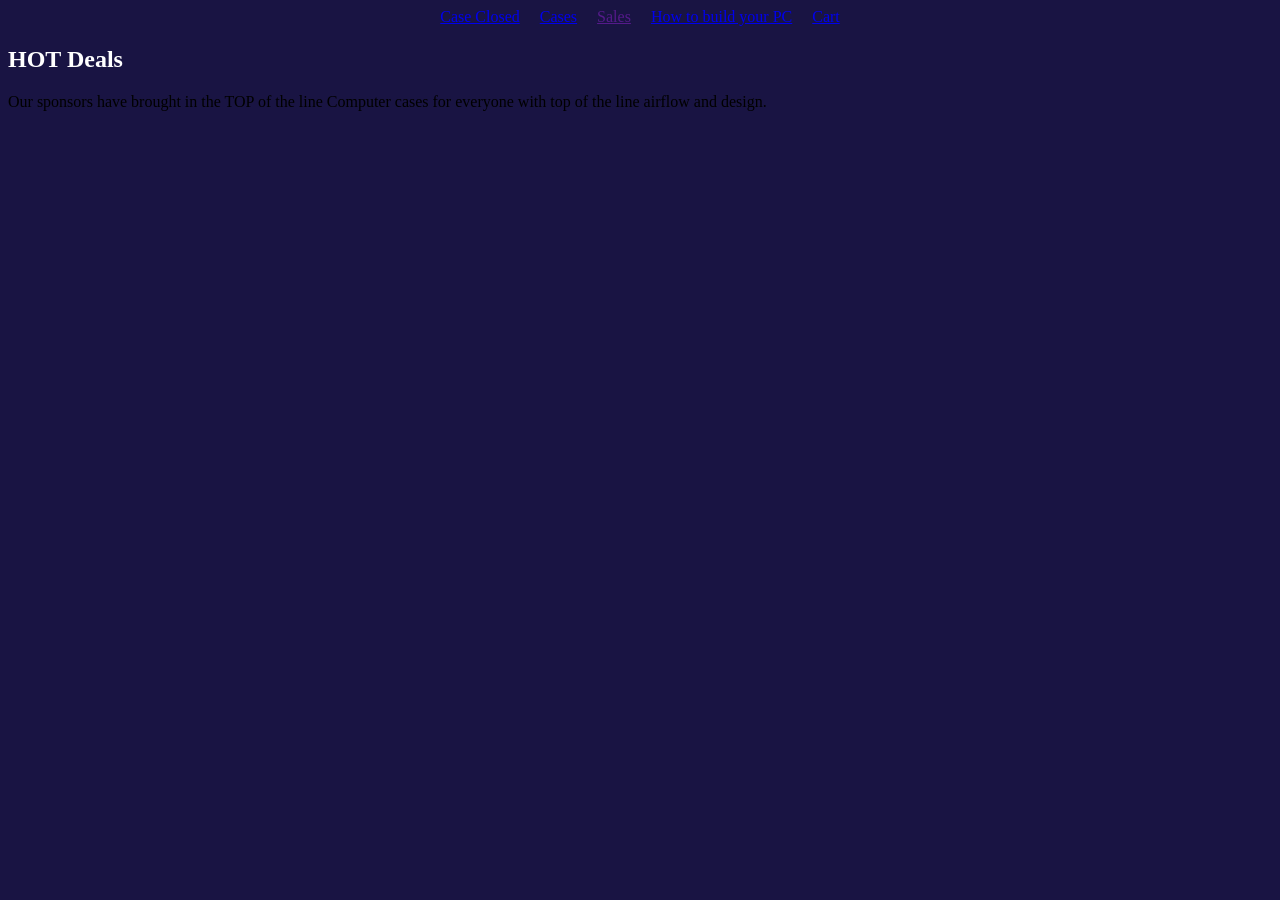
==== index.html @ c149ef55 "added CSS" ====
<!DOCTYPE html>
<html lang="en">
<head>

    <meta charset="UTF-8">

    <title>Case Closed Homepage</title>

    <link rel="stylesheet" href="styles.css">

</head>
<body>
    <nav>
        <div class="NAV">
        <a href="index.html" class="logo">Case Closed</a>
        <a href="page1.html">Cases</a>
        <a href="">Sales</a>
        <a href="page3.html">How to build your PC</a>
        <a href="page4.html">Cart</a>
        </div>
    </nav>
<main>

    <section id="hero">
        <P>
            <h1>HOT Deals</h1>

            Our sponsors have brought in the TOP of the line Computer cases for everyone with top of the line airflow and design. <!-- classstuffcal test commit -->
        </P>
    </section>
    

</main>
</body>
</html>
---- styles.css ----
@import url('https://fonts.googleapis.com/css2?family=Poppins:wght@400;700&display=swap');

body{
    background-color: #191443;
}

p {
    color: white;
}

ol {
    color: white;
}

h1 {
    color: white;
}

h2 {
    color: white;
}

h3 {
    color: white;
}

.NAV {
    display: flex;
    justify-content: center;
    gap: 20px;
}
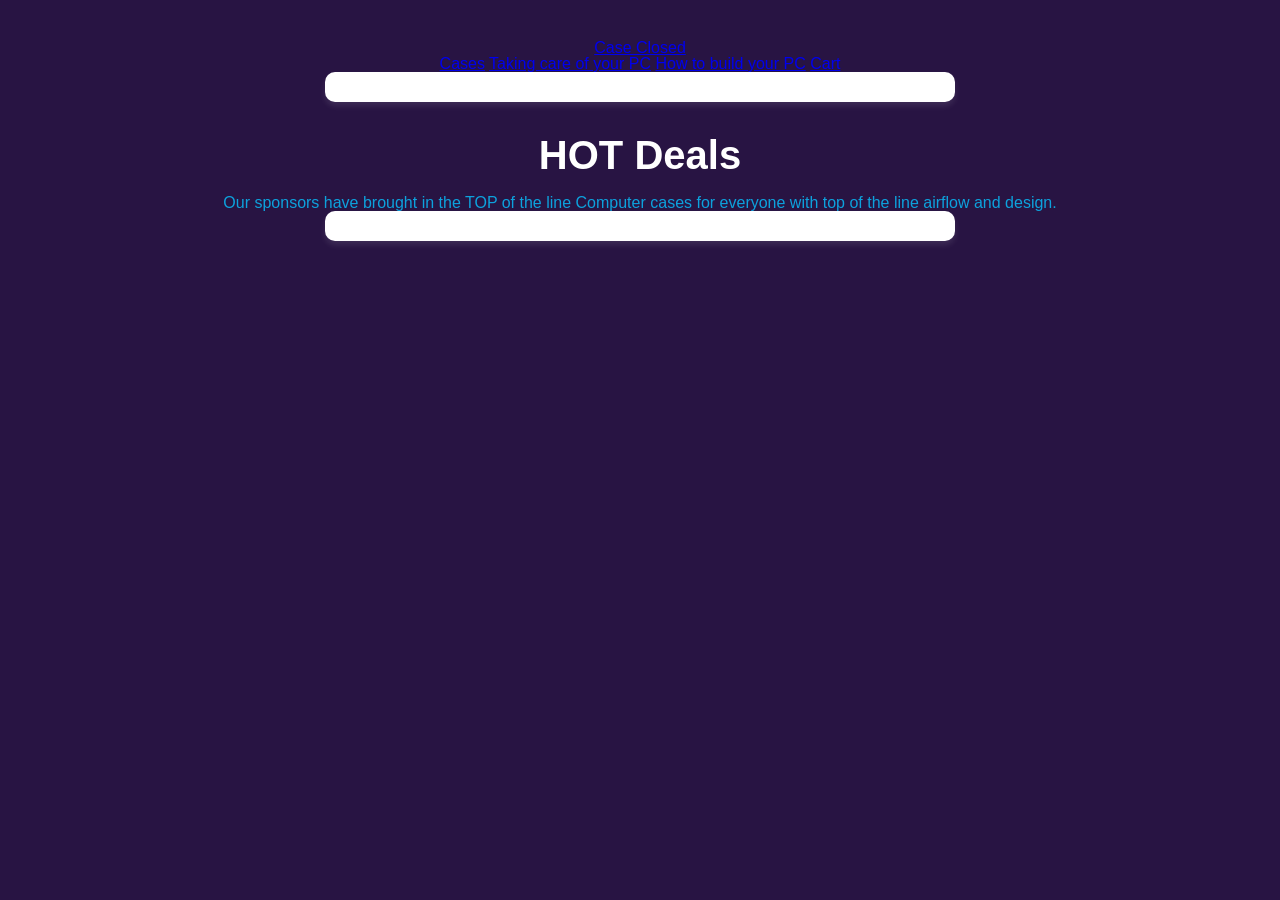
==== commit 573cb57b: "updated css" ====
--- a/index.html
+++ b/index.html
@@ -11,10 +11,11 @@
 </head>
 <body>
     <nav>
-        <div class="NAV">
         <a href="index.html" class="logo">Case Closed</a>
+
+        <div>
         <a href="page1.html">Cases</a>
-        <a href="">Sales</a>
+        <a href="pagesales">Taking care of your PC</a>
         <a href="page3.html">How to build your PC</a>
         <a href="page4.html">Cart</a>
         </div>
--- a/styles.css
+++ b/styles.css
@@ -1,31 +1,30 @@
-@import url('https://fonts.googleapis.com/css2?family=Poppins:wght@400;700&display=swap');
-
-body{
-    background-color: #191443;
+/* 191443
+That is the color of the background */
+body {
+  margin: 0;
+  font-family: Arial, sans-serif;
+  background-color: #281443;
+  color: #0da2dd;
+  line-height: 1;
+  text-align: center;
+  padding: 40px;
 }
 
-p {
-    color: white;
+/* Heading style */
+h1 {
+  color: #ffffff;
+  font-size: 2.5rem;
+  margin-bottom: 20px;
 }
 
-ol {
-    color: white;
+/* Paragraph style */
+p {
+  font-size: 1.2rem;
+  color: #0da2dd;
+  max-width: 600px;
+  margin: 0 auto;
+  background: #fff;
+  padding: 15px;
+  border-radius: 10px;
+  box-shadow: 0 4px 6px rgba(255, 253, 253, 0.1);
 }
-
-h1 {
-    color: white;
-}
-
-h2 {
-    color: white;
-}
-
-h3 {
-    color: white;
-}
-
-.NAV {
-    display: flex;
-    justify-content: center;
-    gap: 20px;
-}
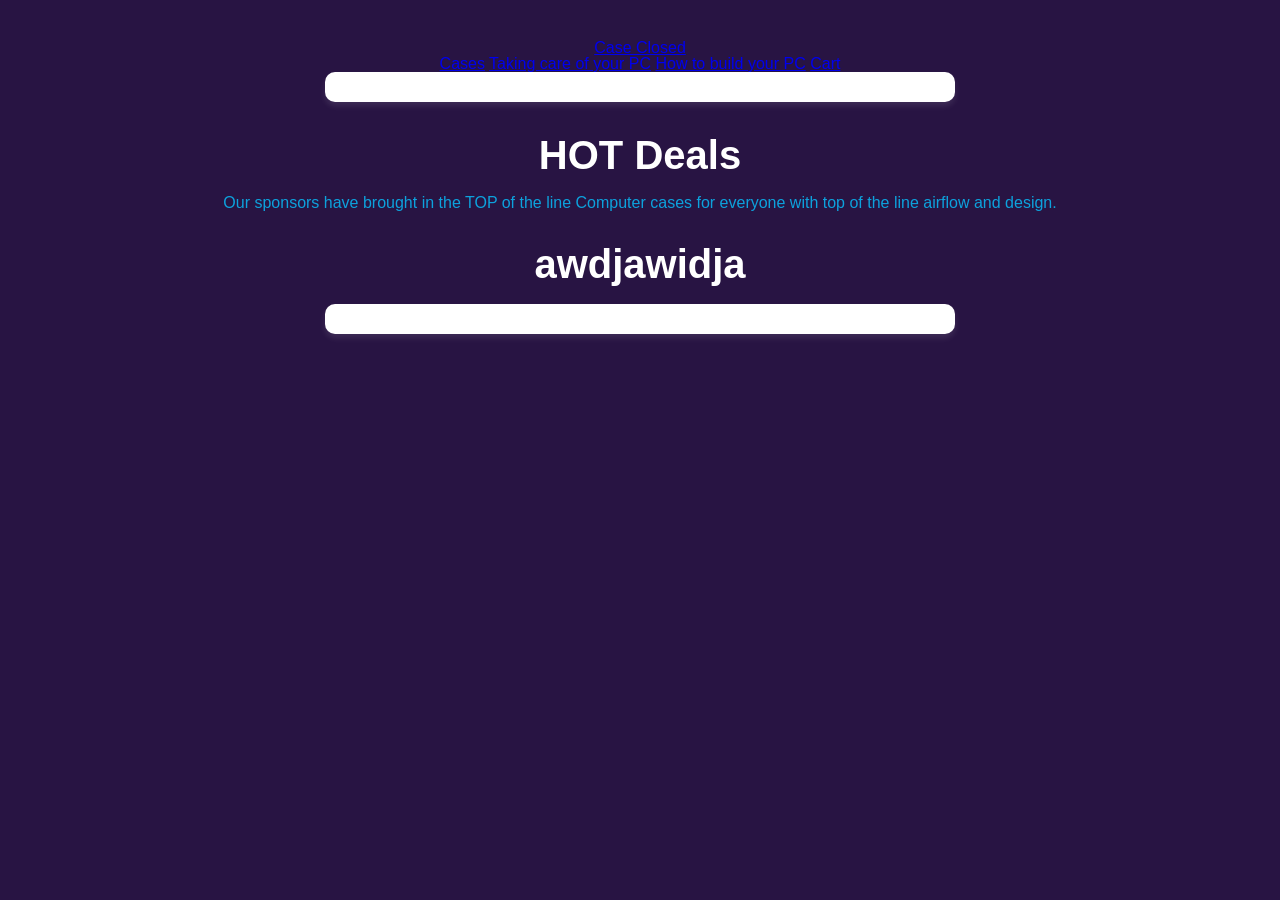
==== commit 1888c309: "The h1 in index is working now AND I DON'T KNOW WHY IT WAS BROKEN IN THE FIRST PLACE" ====
--- a/index.html
+++ b/index.html
@@ -26,7 +26,10 @@
         <P>
             <h1>HOT Deals</h1>
 
-            Our sponsors have brought in the TOP of the line Computer cases for everyone with top of the line airflow and design. <!-- classstuffcal test commit -->
+            Our sponsors have brought in the TOP of the line Computer cases for everyone with top of the line airflow and design. 
+
+            <h1> awdjawidja</h1><!-- WHY ARE YOU WORKING NOW?????? -->
+
         </P>
     </section>
     
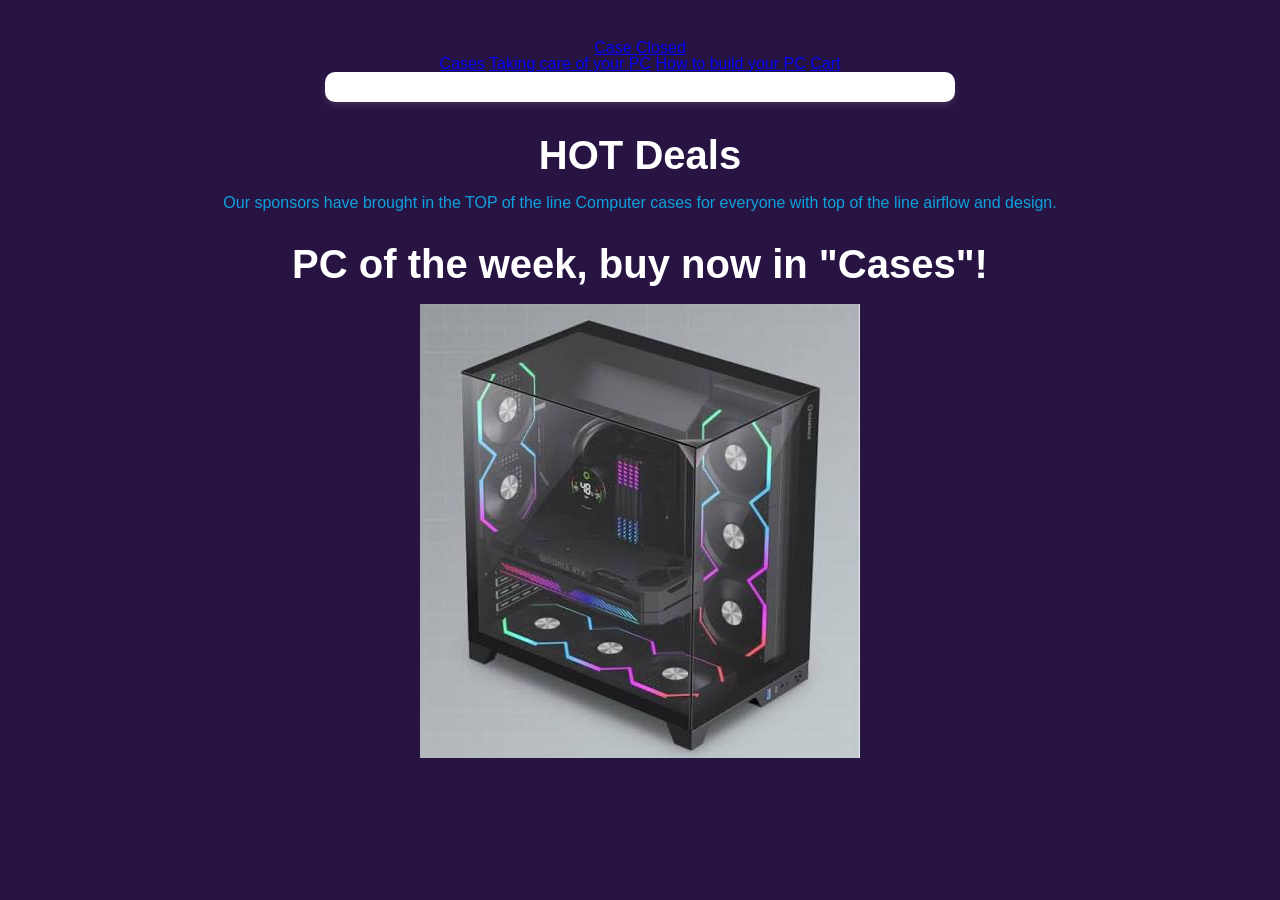
==== commit 0cbf78b5: "Did some stuff THE </P> "ERROR" IS NOT AN ERROR, IGNORE IT" ====
--- a/index.html
+++ b/index.html
@@ -27,8 +27,11 @@
             <h1>HOT Deals</h1>
 
             Our sponsors have brought in the TOP of the line Computer cases for everyone with top of the line airflow and design. 
+            <h1>PC of the week, buy now in "Cases"!</h1>
 
-            <h1> awdjawidja</h1><!-- WHY ARE YOU WORKING NOW?????? -->
+            <img src="Pc case 1.jpg" alt text="pc case 1"
+
+          
 
         </P>
     </section>
--- a/styles.css
+++ b/styles.css
@@ -27,4 +27,8 @@
   padding: 15px;
   border-radius: 10px;
   box-shadow: 0 4px 6px rgba(255, 253, 253, 0.1);
+
+  .zoom:hover{
+transform:scale(1.08);
 }
+}
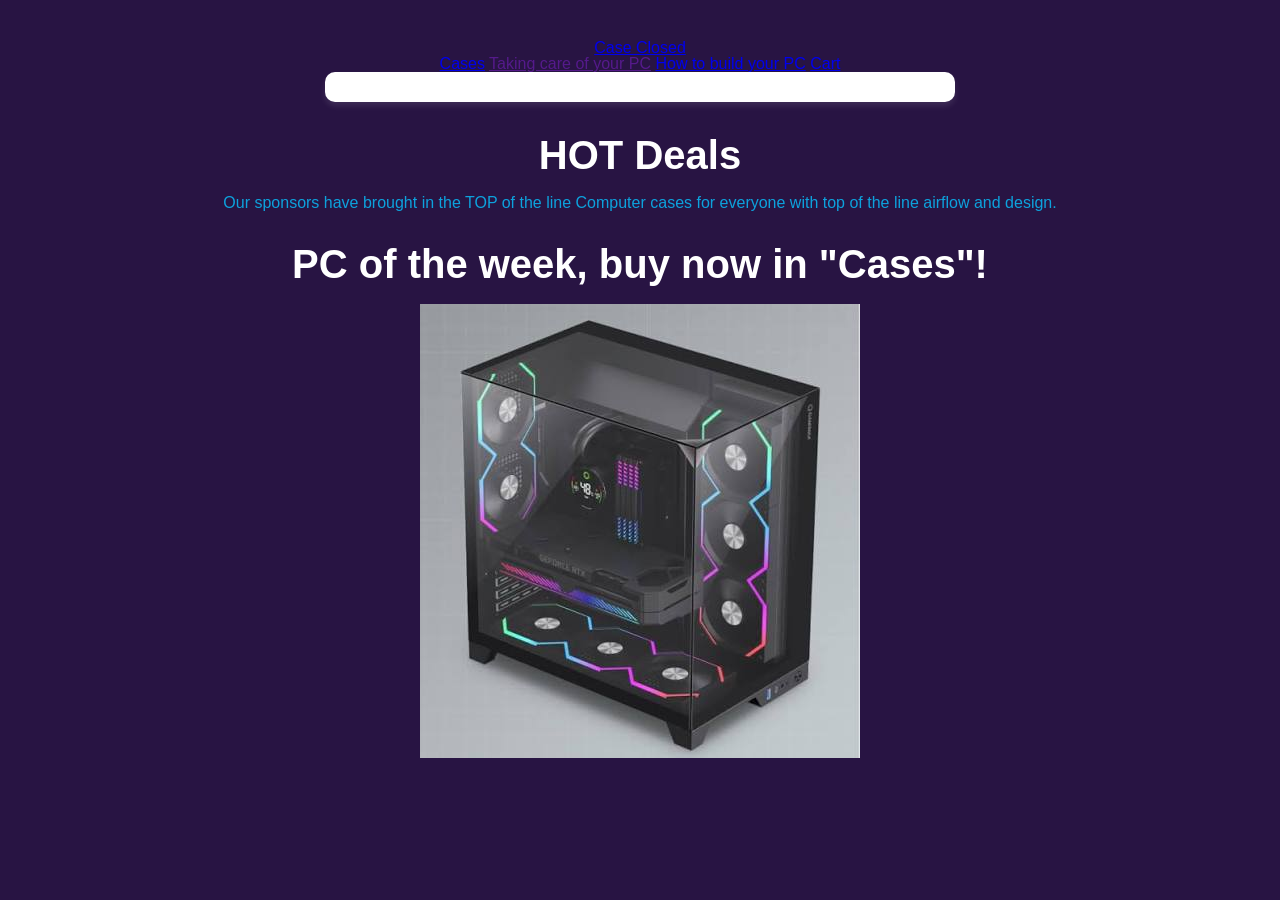
==== commit af3db33d: "deleted sum thing" ====
--- a/index.html
+++ b/index.html
@@ -15,7 +15,7 @@
 
         <div>
         <a href="page1.html">Cases</a>
-        <a href="pagesales">Taking care of your PC</a>
+        <a href="">Taking care of your PC</a>
         <a href="page3.html">How to build your PC</a>
         <a href="page4.html">Cart</a>
         </div>
--- a/styles.css
+++ b/styles.css
@@ -32,3 +32,7 @@
 transform:scale(1.08);
 }
 }
+
+.Tutorial {
+  line-height: 1.8;
+}
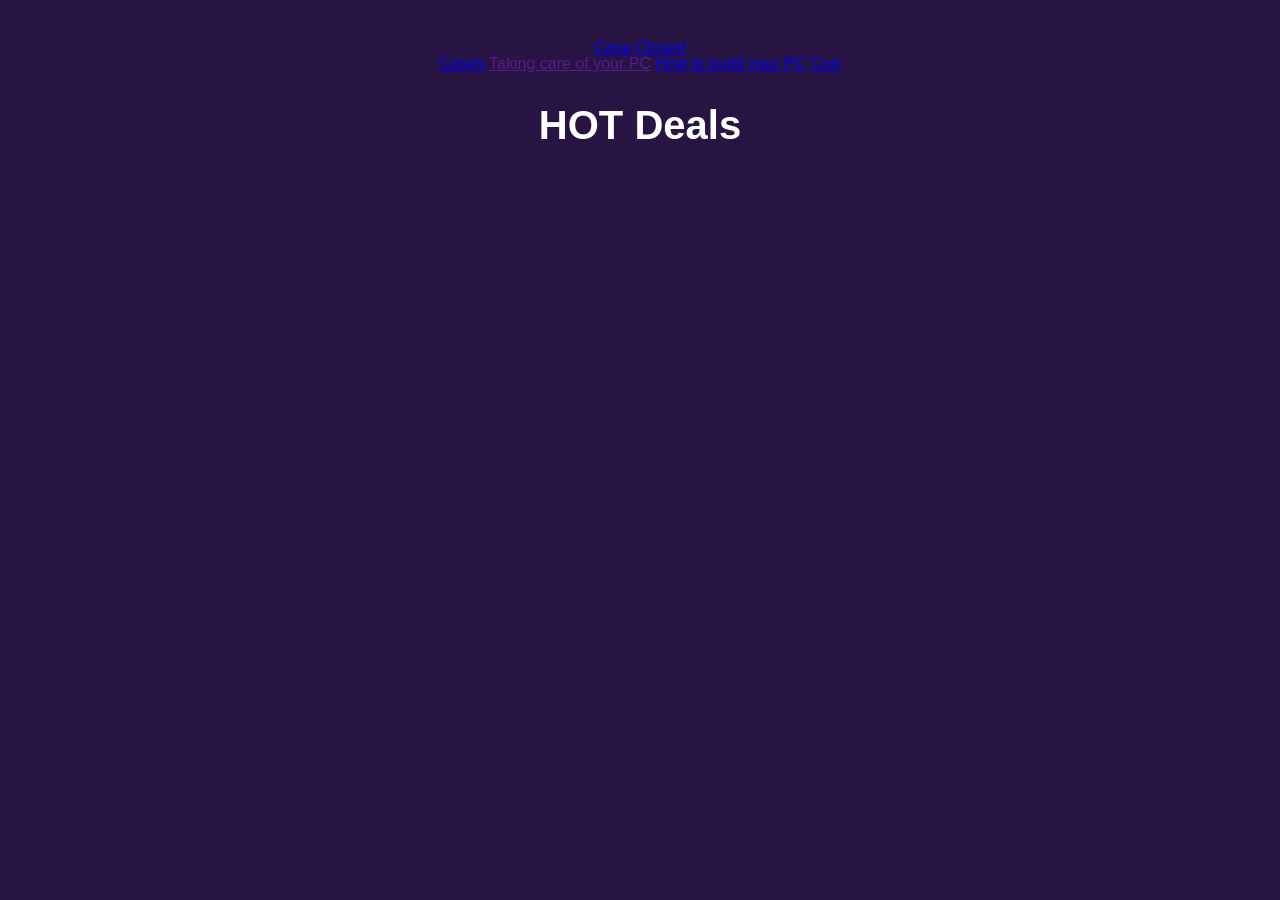
==== commit 110c167b: "cases" ====
--- a/index.html
+++ b/index.html
@@ -23,17 +23,9 @@
 <main>
 
     <section id="hero">
-        <P>
+        <p>
             <h1>HOT Deals</h1>
 
-            Our sponsors have brought in the TOP of the line Computer cases for everyone with top of the line airflow and design. 
-            <h1>PC of the week, buy now in "Cases"!</h1>
-
-            <img src="Pc case 1.jpg" alt text="pc case 1"
-
-          
-
-        </P>
     </section>
     
 
--- a/styles.css
+++ b/styles.css
@@ -3,7 +3,7 @@
 body {
   margin: 0;
   font-family: Arial, sans-serif;
-  background-color: #281443;
+  background-color: rgb(40, 20, 67);
   color: #0da2dd;
   line-height: 1;
   text-align: center;
@@ -18,7 +18,7 @@
 }
 
 /* Paragraph style */
-p {
+p.Box {
   font-size: 1.2rem;
   color: #0da2dd;
   max-width: 600px;
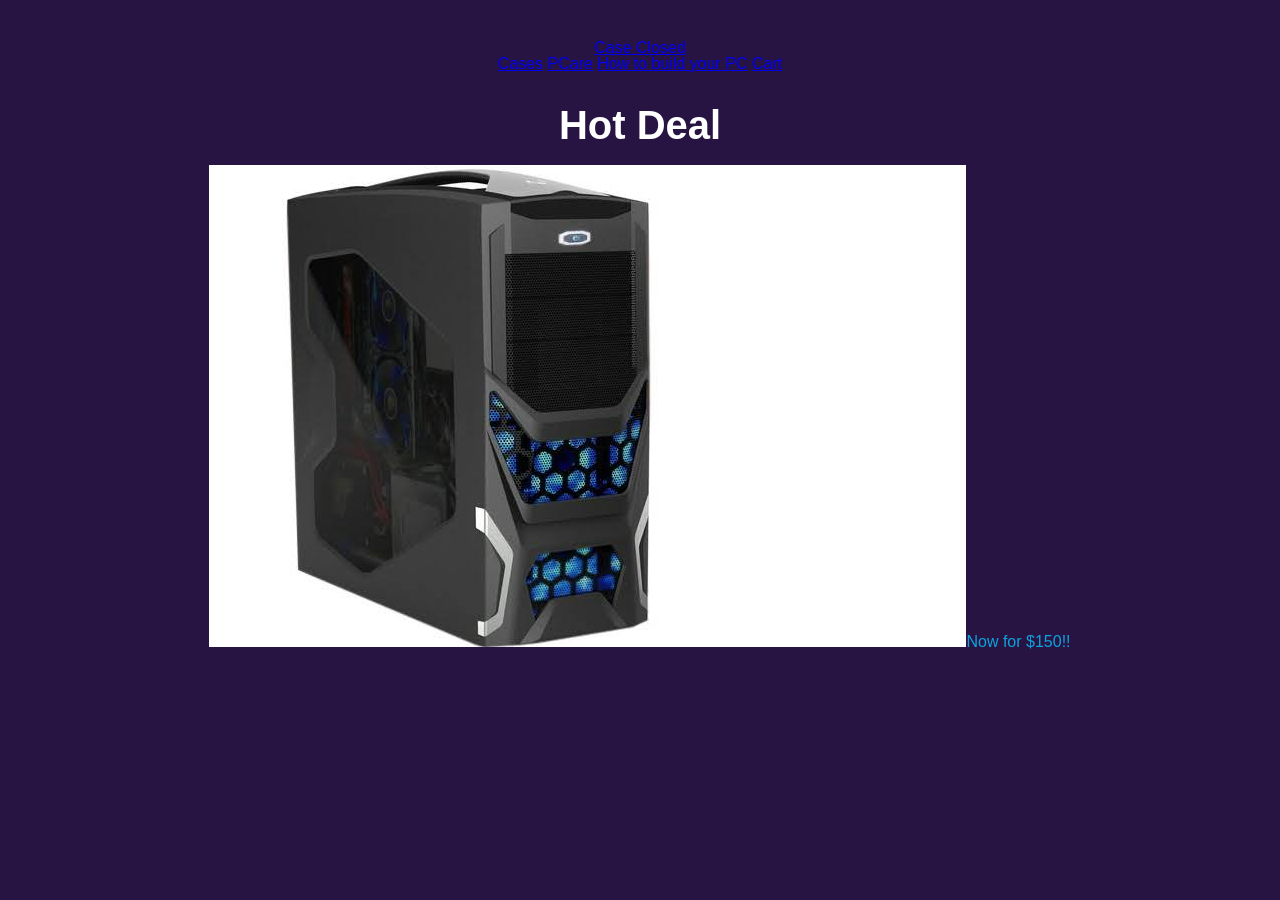
==== commit b4bfa684: "i tried" ====
--- a/index.html
+++ b/index.html
@@ -15,7 +15,7 @@
 
         <div>
         <a href="page1.html">Cases</a>
-        <a href="">Taking care of your PC</a>
+        <a href="page5.html">PCare</a>
         <a href="page3.html">How to build your PC</a>
         <a href="page4.html">Cart</a>
         </div>
@@ -24,8 +24,9 @@
 
     <section id="hero">
         <p>
-            <h1>HOT Deals</h1>
-
+            <h1>Hot Deal</h1>
+            <img class="small" src="pc case 4.png" alt="pc4"
+            <h2>Now for $150!!</h2>
     </section>
     
 
--- a/styles.css
+++ b/styles.css
@@ -36,3 +36,7 @@
 .Tutorial {
   line-height: 1.8;
 }
+
+.bounce{
+animation:bounce 3s infinite;
+}
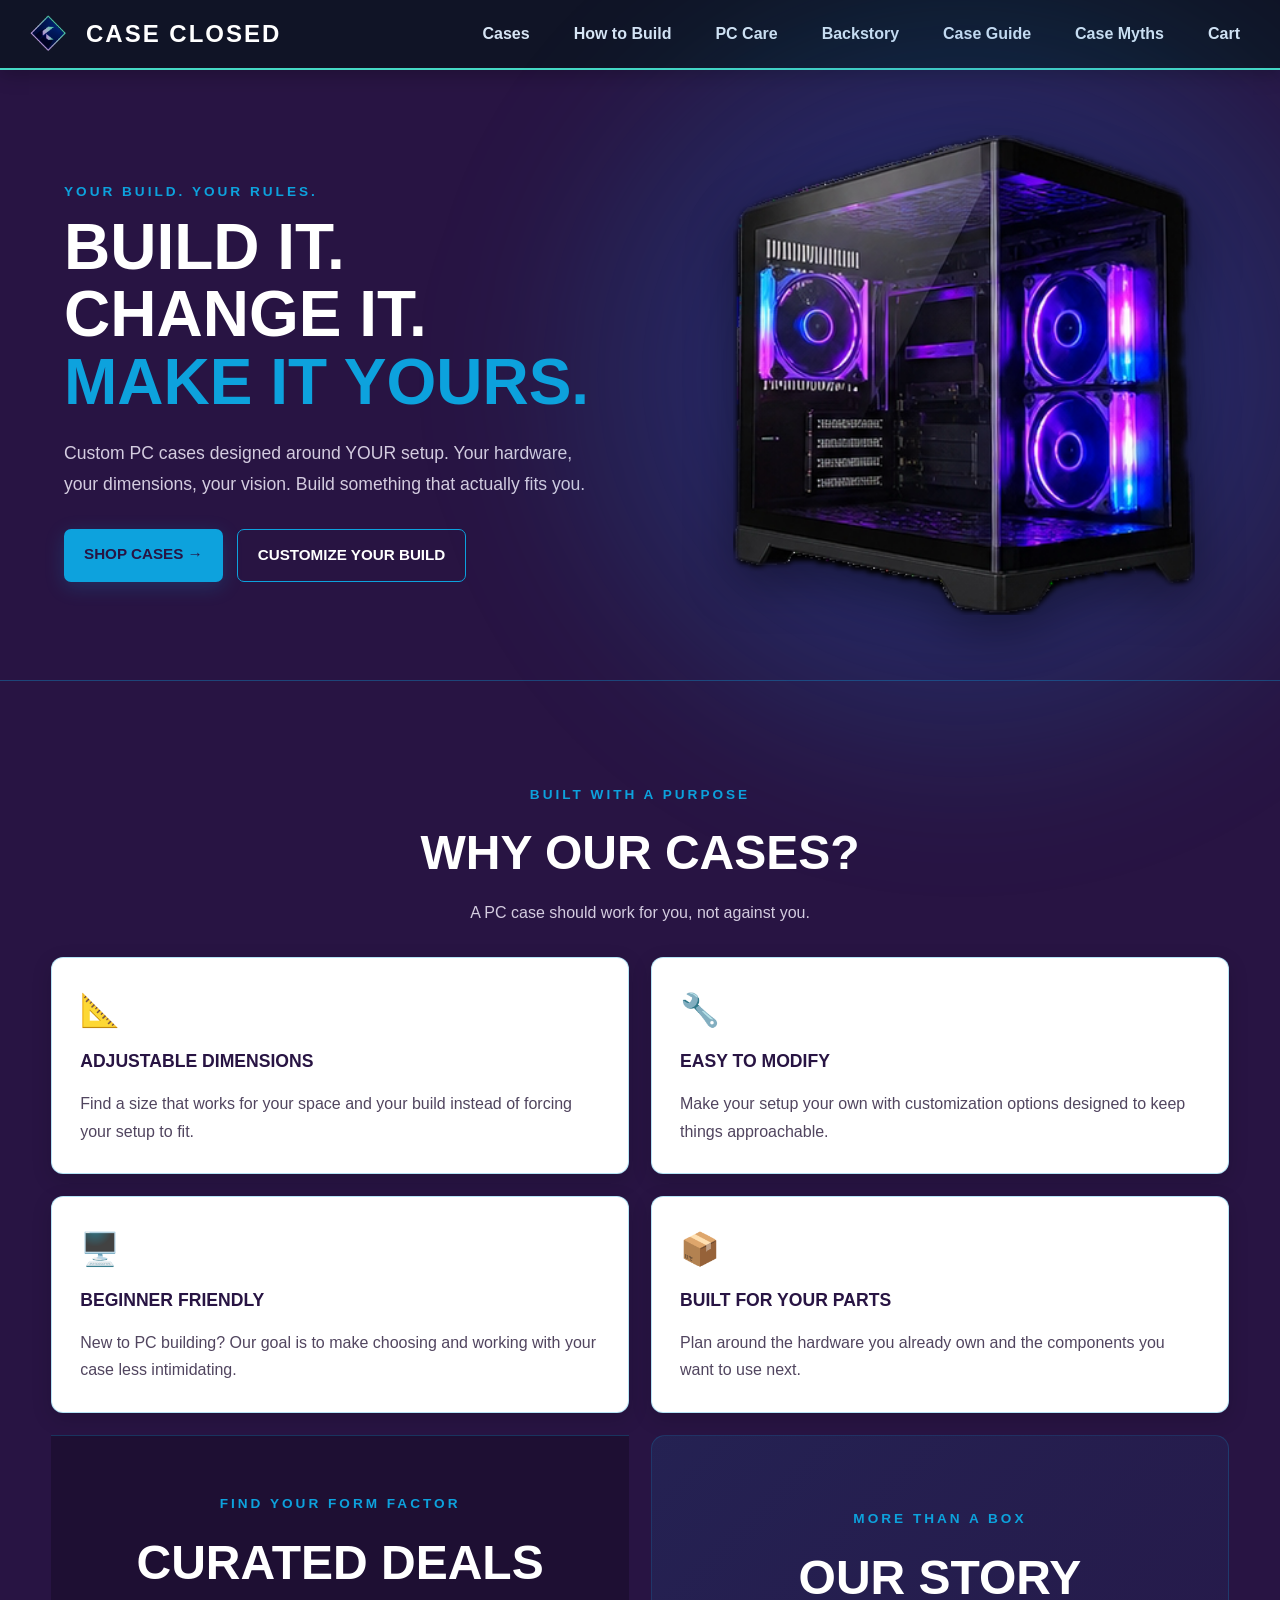
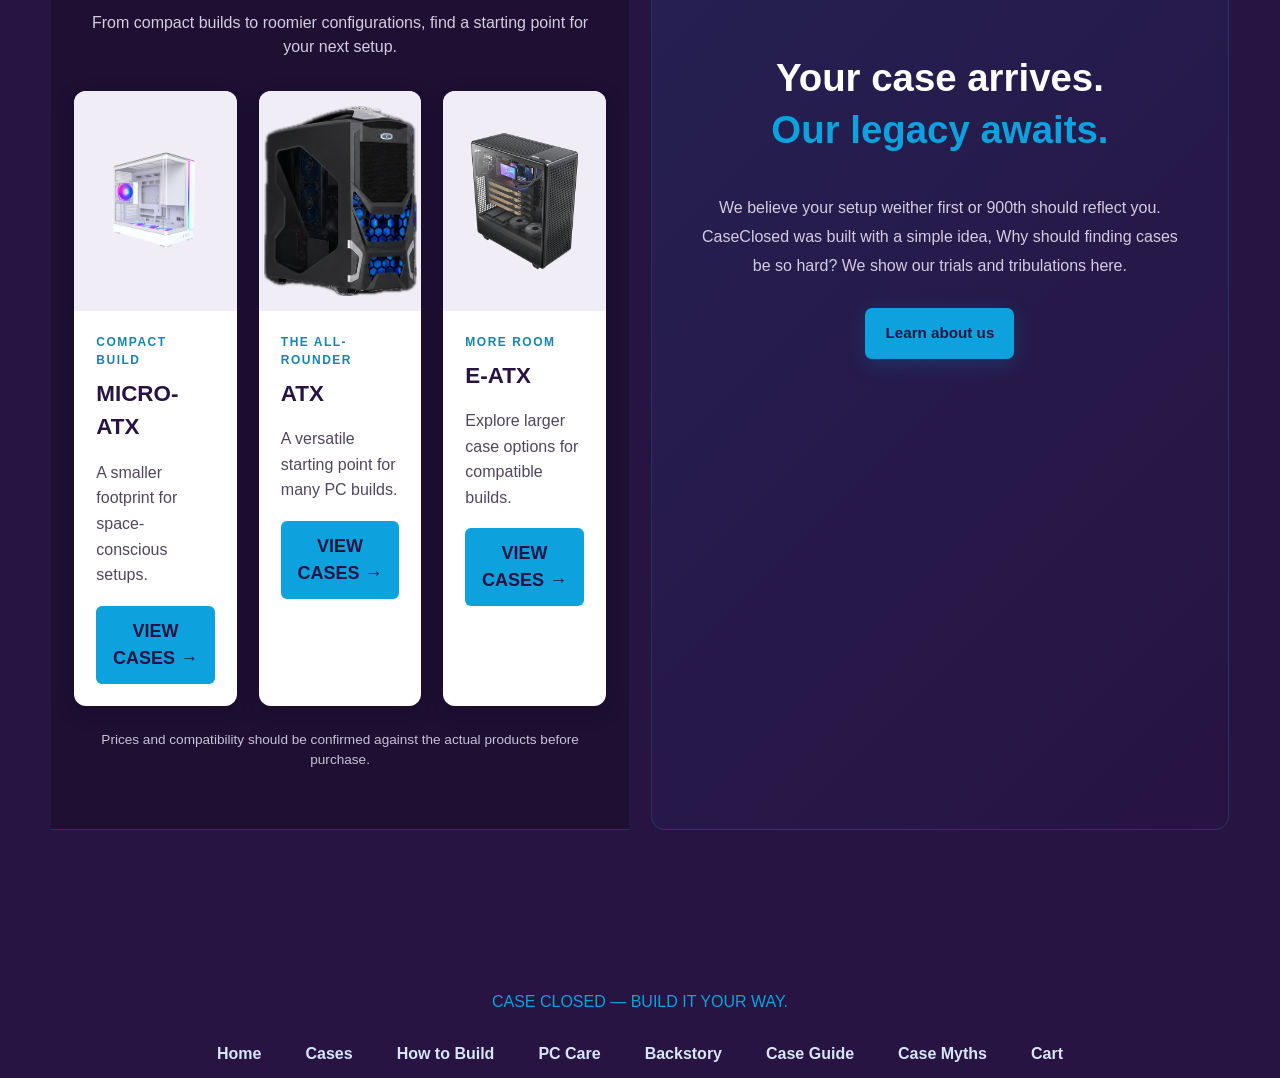
==== commit 018aa137: "The queen wept, for there were no more Commits left to push. 6+ hours, pretty much the entire projec" ====
--- a/index.html
+++ b/index.html
@@ -10,26 +10,218 @@
 
 </head>
 <body>
-    <nav>
-        <a href="index.html" class="logo">Case Closed</a>
-
-        <div>
+
+
+    <header class="SiteHeader">
+    <a href="index.html" class="SiteLogo">
+        <img src="LOGO I DEFINETLY DIDNT STEAL.png" alt="" class="SiteLogoImage">
+        <span>CASE CLOSED</span>
+    </a>
+
+    <nav class="SiteNav">
         <a href="page1.html">Cases</a>
-        <a href="page5.html">PCare</a>
-        <a href="page3.html">How to build your PC</a>
+        <a href="page3.html">How to Build</a>
+        <a href="page5.html">PC Care</a>
+        <a href="page2.html">Backstory</a>
+        <a href="page6.html">Case Guide</a>
+        <a href="page7.html">Case Myths</a>
         <a href="page4.html">Cart</a>
-        </div>
     </nav>
-<main>
-
-    <section id="hero">
-        <p>
-            <h1>Hot Deal</h1>
-            <img class="small" src="pc case 4.png" alt="pc4"
-            <h2>Now for $150!!</h2>
+</header>
+
+
+<main class="HomePage">
+<!-- it's the hero for you simpletons -->
+    <section class="HomeHero">
+        <div class="HeroText">
+            <p class="Eyebrow">YOUR BUILD. YOUR RULES.</p>
+
+            <h1>BUILD IT.<br>CHANGE IT.<br><span>MAKE IT YOURS.</span></h1>
+
+            <p class="HeroDescription">
+                Custom PC cases designed around YOUR setup.
+                Your hardware, your dimensions, your vision.
+                Build something that actually fits you.
+            </p>
+
+            <div class="HeroButtons">
+                <a href="page1.html" class="Button ButtonPrimary">
+                    SHOP CASES →
+                </a>
+
+                <a href="page2.html" class="Button ButtonSecondary">
+                    CUSTOMIZE YOUR BUILD
+                </a>
+            </div>
+        </div>
+
+        <div class="HeroImage">
+            <div class="ImageGlow"></div>
+
+            <img src="img5.png"
+                 alt="Featured PC case available from CaseClosed">
+        </div>
     </section>
-    
+
+<!-- why are you reading this, buy smth already -->
+
+  <section class="WhySection">
+        <div class="SectionHeading">
+            <p class="Eyebrow">BUILT WITH A PURPOSE</p>
+            <h2>WHY OUR CASES?</h2>
+            <p>
+                A PC case should work for you, not against you.
+            </p>
+        </div>
+
+        <div class="FeatureGrid">
+
+            <article class="FeatureCard">
+                <span class="FeatureIcon" aria-hidden="true">📐</span>
+                <h3>ADJUSTABLE DIMENSIONS</h3>
+                <p>
+                    Find a size that works for your space and your
+                    build instead of forcing your setup to fit.
+                </p>
+            </article>
+
+            <article class="FeatureCard">
+                <span class="FeatureIcon" aria-hidden="true">🔧</span>
+                <h3>EASY TO MODIFY</h3>
+                <p>
+                    Make your setup your own with customization
+                    options designed to keep things approachable.
+                </p>
+            </article>
+
+            <article class="FeatureCard">
+                <span class="FeatureIcon" aria-hidden="true">🖥️</span>
+                <h3>BEGINNER FRIENDLY</h3>
+                <p>
+                    New to PC building? Our goal is to make choosing
+                    and working with your case less intimidating.
+                </p>
+            </article>
+
+            <article class="FeatureCard">
+                <span class="FeatureIcon" aria-hidden="true">📦</span>
+                <h3>BUILT FOR YOUR PARTS</h3>
+                <p>
+                    Plan around the hardware you already own and
+                    the components you want to use next.
+                </p>
+            </article>
+
+<!-- D-D-DEALS!!!!!!! WOOOOOOOOOOOOOOOOO -->
+
+    <section class="DealsSection">
+        <div class="SectionHeading">
+            <p class="Eyebrow">FIND YOUR FORM FACTOR</p>
+            <h2>CURATED DEALS</h2>
+            <p>
+                From compact builds to roomier configurations,
+                find a starting point for your next setup.
+            </p>
+        </div>
+
+        <div class="DealsGrid">
+
+            <article class="DealCard">
+                <div class="DealVisual">
+                    <img src="img6.png"
+                         alt="Example PC case for a Micro-ATX build">
+                </div>
+                <div class="DealInfo">
+                    <p class="DealLabel">COMPACT BUILD</p>
+                    <h3>MICRO-ATX</h3>
+                    <p>A smaller footprint for space-conscious setups.</p>
+                    <a href="page1.html" class="DealButton">
+                        VIEW CASES →
+                    </a>
+                </div>
+            </article>
+
+            <article class="DealCard">
+                <div class="DealVisual">
+                    <img src="img4.png"
+                         alt="Example PC case for an ATX build">
+                </div>
+                <div class="DealInfo">
+                    <p class="DealLabel">THE ALL-ROUNDER</p>
+                    <h3>ATX</h3>
+                    <p>A versatile starting point for many PC builds.</p>
+                    <a href="page1.html" class="DealButton">
+                        VIEW CASES →
+                    </a>
+                </div>
+            </article>
+
+            <article class="DealCard">
+                <div class="DealVisual">
+                    <img src="img7.png"
+                         alt="Example PC case for an E-ATX build">
+                </div>
+                <div class="DealInfo">
+                    <p class="DealLabel">MORE ROOM</p>
+                    <h3>E-ATX</h3>
+                    <p>Explore larger case options for compatible builds.</p>
+                    <a href="page1.html" class="DealButton">
+                        VIEW CASES →
+                    </a>
+                </div>
+            </article>
+
+        </div>
+
+        <p class="DealsNote">
+            Prices and compatibility should be confirmed against
+            the actual products before purchase.
+        </p>
+    </section>
+
+    <!-- OUR STORY... like we have one to begin -->
+     
+    <section class="StorySection">
+        <div class="StoryContent">
+            <p class="Eyebrow">MORE THAN A BOX</p>
+            <h2>OUR STORY</h2>
+
+            <p class="StoryTagline">
+                Your case arrives.<br>
+                <span>Our legacy awaits.</span>
+            </p>
+
+            <p>
+                We believe your setup weither first or 900th 
+                should reflect you. CaseClosed was built with
+                a simple idea, Why should finding cases be so hard?
+                We show our trials and tribulations here.
+            </p>
+
+            <a href="page2.html" class="Button ButtonPrimary">
+                Learn about us
+            </a>
+        </div>
+    </section>
+
 
 </main>
+
+<footer class="SiteFooter">
+    <p>
+    CASE CLOSED <a href="page8.html" class="Nothing">—</a> BUILD IT YOUR WAY.
+</p>
+        <nav class="SiteNav">
+        <a href="index.html">Home</a>
+        <a href="page1.html">Cases</a>
+        <a href="page3.html">How to Build</a>
+        <a href="page5.html">PC Care</a>
+        <a href="page2.html">Backstory</a>
+        <a href="page6.html">Case Guide</a>
+        <a href="page7.html">Case Myths</a>
+        <a href="page4.html">Cart</a>
+    </nav>
+</footer>
+
 </body>
 </html>
--- a/styles.css
+++ b/styles.css
@@ -1,42 +1,1000 @@
-/* 191443
-That is the color of the background */
+
+/* le header, manager of le headchaland */
+
+.SiteHeader {
+    display: flex;
+    align-items: center;
+    justify-content: space-between;
+    gap: 30px;
+
+    width: 100%;
+    box-sizing: border-box;
+    margin: 0;
+    padding: 10px 24px;
+
+    background: #101426;
+    border-bottom: 2px solid #46d9c5;
+    box-shadow: 0 4px 18px rgba(0, 0, 0, 0.25);
+}
+
+/* Haute Couture::Le Noir Brand Manager  */
+
+.SiteLogo {
+    display: flex;
+    align-items: center;
+    gap: 14px;
+
+    color: #ffffff;
+    text-decoration: none;
+    font-size: 1.5rem;
+    font-weight: 800;
+    letter-spacing: 2px;
+
+    flex-shrink: 0;
+}
+
+.SiteLogoImage {
+    width: 48px;
+    height: 48px;
+    object-fit: contain;
+    transition: transform 0.25s ease;
+}
+
+.SiteLogo:hover .SiteLogoImage {
+    transform: rotate(-8deg) scale(1.08);
+}
+
+/* the map of la headchaland */
+
+.SiteNav {
+    display: flex;
+    align-items: center;
+    justify-content: center;
+    gap: 12px;
+    flex-wrap: wrap;
+}
+
+.SiteNav a {
+    display: inline-block;
+    padding: 12px 16px;
+
+    color: #d7e5f5;
+    text-decoration: none;
+    font-size: 1rem;
+    font-weight: 600;
+
+    border-radius: 8px;
+    transition:
+        color 0.2s ease,
+        background-color 0.2s ease;
+}
+
+.SiteNav a:hover {
+    color: #46d9c5;
+    background: rgba(70, 217, 197, 0.1);
+}
+
+
+/* le index, Rien won't know what hit em */
+
+.HomePage {
+    width: 100%;
+    max-width: 1500px;
+    margin: 0 auto;
+    text-align: left;
+}
+
+/* THE SSS, or known as the Shared section styles */
+
+.HomePage section {
+    margin-bottom: 70px;
+}
+
+.Eyebrow {
+    color: #0da2dd;
+    font-size: 0.85rem;
+    font-weight: bold;
+    letter-spacing: 3px;
+    margin-bottom: 12px;
+}
+
+.SectionHeading {
+    text-align: center;
+    margin-bottom: 32px;
+}
+
+.SectionHeading h2,
+.StoryContent h2 {
+    color: #ffffff;
+    font-size: clamp(2rem, 4vw, 3rem);
+    margin: 0 0 12px;
+}
+
+.SectionHeading > p:last-child {
+    color: #d4cce0;
+    max-width: 650px;
+    margin: 0 auto;
+}
+
+/* Hero, by mili */
+
+ .HomeHero {
+    position: relative;
+    isolation: isolate;
+    min-height: 520px;
+    display: grid;
+    grid-template-columns: 1.1fr 0.9fr;
+    align-items: center;
+    gap: 30px;
+    padding: 45px 5%;
+    overflow: visible;
+
+    background: transparent;
+    border-bottom: 1px solid rgba(13, 162, 221, 0.35);
+}
+
+.HeroText {
+    min-width: 0;
+}
+
+.HeroText h1 {
+    color: #ffffff;
+    font-size: clamp(2.4rem, 5vw, 4.5rem);
+    line-height: 1.05;
+    margin: 0 0 22px;
+}
+
+.HeroText h1 span {
+    color: #0da2dd;
+}
+
+.HeroDescription {
+    color: #d4cce0;
+    font-size: 1.1rem;
+    max-width: 540px;
+    line-height: 1.8;
+}
+
+.HeroButtons {
+    display: flex;
+    flex-wrap: wrap;
+    gap: 14px;
+    margin-top: 28px;
+}
+
+
+.Button {
+    display: inline-block;
+    padding: 14px 20px;
+    border-radius: 7px;
+    font-size: 0.95rem;
+    font-weight: bold;
+    text-decoration: none;
+    text-align: center;
+    transition:
+        transform 0.2s ease,
+        background-color 0.2s ease,
+        box-shadow 0.2s ease;
+}
+
+.Button:hover {
+    transform: translateY(-3px);
+}
+
+.ButtonPrimary {
+    color: #281443;
+    background: #0da2dd;
+    box-shadow: 0 5px 20px rgba(13, 162, 221, 0.2);
+}
+
+.ButtonPrimary:hover {
+    background: #42c5f4;
+    box-shadow: 0 8px 25px rgba(13, 162, 221, 0.35);
+}
+
+.ButtonSecondary {
+    color: #ffffff;
+    border: 1px solid #0da2dd;
+    background: rgba(40, 20, 67, 0.5);
+}
+
+.ButtonSecondary:hover {
+    background: rgba(13, 162, 221, 0.15);
+}
+
+.HeroImage {
+    position: relative;
+    isolation: isolate;
+    min-width: 0;
+    display: flex;
+    justify-content: center;
+    align-items: center;
+}
+
+.HeroImage img {
+    position: relative;
+    z-index: 1;
+
+    width: 100%;
+    max-width: 530px;
+    max-height: 480px;
+    object-fit: contain;
+
+    filter: drop-shadow(0 15px 25px rgba(0, 0, 0, 0.4));
+    transition: transform 0.35s ease;
+}
+
+
+.ImageGlow {
+    position: absolute;
+    z-index: 0;
+
+    /* I CAST BIG, BIGGER GLOW THAN THE EYE HAS EVER SEEEN */
+    width: 175%;
+    height: 175%;
+
+    left: 50%;
+    top: 50%;
+    transform: translate(-50%, -50%);
+
+    border-radius: 50%;
+    background: radial-gradient(
+        ellipse at center,
+        rgba(13, 162, 221, 0.55) 0%,
+        rgba(40, 70, 180, 0.30) 35%,
+        rgba(13, 162, 221, 0.12) 55%,
+        transparent 75%
+    );
+
+    filter: blur(65px);
+    pointer-events: none;
+}
+ /* NOW's YOUR CHANCE TO BE A [BIG SHOT] */
+
+ .WhySection {
+    padding: 20px 4%;
+}
+
+.FeatureGrid {
+    display: grid;
+    grid-template-columns: repeat(2, minmax(0, 1fr));
+    gap: 22px;
+}
+
+.FeatureCard {
+    background: #ffffff;
+    color: #281443;
+    padding: 28px;
+    border-radius: 12px;
+    border: 1px solid rgba(13, 162, 221, 0.3);
+    box-shadow: 0 6px 20px rgba(0, 0, 0, 0.15);
+    transition:
+        transform 0.25s ease,
+        box-shadow 0.25s ease,
+        border-color 0.25s ease;
+}
+
+.FeatureCard:hover {
+    transform: translateY(-5px);
+    border-color: #0da2dd;
+    box-shadow: 0 12px 28px rgba(0, 0, 0, 0.25);
+}
+
+.FeatureIcon {
+    font-size: 2rem;
+}
+
+.FeatureCard h3 {
+    color: #281443;
+    font-size: 1.1rem;
+    margin: 14px 0 8px;
+}
+
+.FeatureCard p {
+    color: #51455f;
+    line-height: 1.7;
+    margin-bottom: 0;
+}
+
+ 
+.DealsSection {
+    padding: 45px 4%;
+    background: rgba(16, 8, 29, 0.4);
+    border-top: 1px solid rgba(13, 162, 221, 0.25);
+    border-bottom: 1px solid rgba(13, 162, 221, 0.25);
+}
+
+.DealsGrid {
+    display: grid;
+    grid-template-columns: repeat(3, minmax(0, 1fr));
+    gap: 22px;
+}
+
+.DealCard {
+    min-width: 0;
+    overflow: hidden;
+    background: #ffffff;
+    color: #281443;
+    border-radius: 12px;
+    box-shadow: 0 6px 20px rgba(0, 0, 0, 0.2);
+    transition: transform 0.25s ease, box-shadow 0.25s ease;
+}
+
+.DealCard:hover {
+    transform: translateY(-6px);
+    box-shadow: 0 14px 30px rgba(0, 0, 0, 0.3);
+}
+
+.DealVisual {
+    height: 220px;
+    padding: 18px;
+    box-sizing: border-box;
+
+    display: flex;
+    justify-content: center;
+    align-items: center;
+
+    background: #f1edf7;
+    overflow: hidden;
+}
+
+.DealVisual img {
+    width: 100%;
+    height: 100%;
+    object-fit: contain;
+    object-position: center;
+
+    transform: scale(1.2);
+    transition: transform 0.3s ease;
+}
+
+.DealCard:hover .DealVisual img {
+    transform: scale(1.3);
+}
+
+.DealInfo {
+    padding: 22px;
+}
+
+.DealLabel {
+    color: #1685ad;
+    font-size: 0.75rem;
+    font-weight: bold;
+    letter-spacing: 1.5px;
+    margin: 0 0 8px;
+}
+
+.DealInfo h3 {
+    margin: 0 0 10px;
+    font-size: 1.4rem;
+}
+
+.DealInfo > p:not(.DealLabel) {
+    min-height: 52px;
+    color: #51455f;
+    line-height: 1.6;
+}
+
+.DealButton {
+    display: block;
+    padding: 12px;
+    margin-top: 18px;
+    border-radius: 6px;
+    text-align: center;
+    text-decoration: none;
+    font-weight: bold;
+    color: #281443;
+    background: #0da2dd;
+    transition: background-color 0.2s ease;
+}
+
+.DealButton:hover {
+    background: #42c5f4;
+}
+
+.DealsNote {
+    color: #c8c0d8;
+    font-size: 0.85rem;
+    text-align: center;
+    margin-top: 24px;
+}
+
+/* Not our story, our downfall */
+
+.StorySection {
+    padding: 60px 8%;
+    text-align: center;
+    background:
+        linear-gradient(
+            135deg,
+            rgba(13, 162, 221, 0.1),
+            rgba(40, 20, 67, 0.1)
+        );
+    border: 1px solid rgba(13, 162, 221, 0.2);
+    border-radius: 14px;
+}
+
+.StoryContent {
+    max-width: 760px;
+    margin: 0 auto;
+}
+
+.StoryTagline {
+    color: #ffffff;
+    font-size: clamp(1.7rem, 3vw, 2.5rem);
+    font-weight: bold;
+    line-height: 1.35;
+}
+
+.StoryTagline span {
+    color: #0da2dd;
+}
+
+.StoryContent > p:not(.Eyebrow):not(.StoryTagline) { /*this line traumatizes people on the spot */
+    color: #d4cce0;
+    line-height: 1.8;
+    max-width: 650px;
+    margin: 20px auto 28px;
+}
+
+
+
+/* 
+
+
+PAGE 1, I REPEAT WE ARE DONE WITH INDEX FINALLY
+
+
+*/
+
+
+.CatalogPage {
+    width: 100%;
+    max-width: 1600px;
+    margin: 0 auto;
+    text-align: left;
+    padding-bottom: 30px;
+}
+
+.CatalogHeading {
+    display: flex;
+    align-items: end;
+    justify-content: space-between;
+    gap: 30px;
+    padding: 42px 4% 30px;
+    border-bottom: 1px solid rgba(13, 162, 221, 0.25);
+}
+
+.CatalogHeading h1 {
+    margin: 0;
+    color: #ffffff;
+    font-size: clamp(2.5rem, 5vw, 4rem);
+    line-height: 1.1;
+}
+
+.CatalogHeading h1 span {
+    color: #0da2dd;
+}
+
+.CatalogHeading > p {
+    max-width: 350px;
+    color: #d4cce0;
+    font-size: 1.05rem;
+}
+
+.CatalogGrid {
+    display: grid;
+    grid-template-columns: repeat(3, minmax(0, 1fr));
+    gap: 26px;
+    padding: 35px 4% 60px;
+    align-items: stretch;
+}
+
+.CatalogCard {
+    display: flex;
+    flex-direction: column;
+    min-width: 0;
+    overflow: hidden;
+
+    background: #ffffff;
+    color: #281443;
+    border: 1px solid rgba(13, 162, 221, 0.25);
+    border-radius: 12px;
+    box-shadow: 0 7px 22px rgba(0, 0, 0, 0.2);
+
+    transition:
+        transform 0.25s ease,
+        box-shadow 0.25s ease,
+        border-color 0.25s ease;
+}
+
+.CatalogCard:hover {
+    transform: translateY(-5px);
+    border-color: #0da2dd;
+    box-shadow: 0 14px 30px rgba(0, 0, 0, 0.3);
+}
+
+.CatalogImage {
+    position: relative;
+    display: flex;
+    justify-content: center;
+    align-items: center;
+
+    height: 250px;
+    padding: 22px;
+    box-sizing: border-box;
+    overflow: hidden;
+    background: #f1edf7;
+}
+
+.CatalogImage img {
+    display: block;
+    width: 100%;
+    height: 100%;
+    object-fit: contain;
+    object-position: center;
+    transition: transform 0.3s ease;
+}
+
+.CatalogCard:hover .CatalogImage img {
+    transform: scale(1.06);
+}
+
+.CatalogTag {
+    position: absolute;
+    top: 14px;
+    left: 14px;
+    padding: 7px 10px;
+
+    color: #ffffff;
+    background: #101426;
+    border-radius: 5px;
+
+    font-size: 0.7rem;
+    font-weight: bold;
+    letter-spacing: 1px;
+}
+
+.CatalogInfo {
+    display: flex;
+    flex-direction: column;
+    flex: 1;
+    padding: 22px;
+}
+
+.CatalogCategory {
+    margin: 0 0 9px;
+    color: #1685ad;
+    font-size: 0.72rem;
+    font-weight: bold;
+    letter-spacing: 1.3px;
+}
+
+.CatalogInfo h2 {
+    margin: 0 0 10px;
+    color: #281443;
+    font-size: 1.4rem;
+    line-height: 1.3;
+}
+
+.CatalogInfo > p:not(.CatalogCategory):not(.CatalogPrice) {
+    margin: 0 0 20px;
+    color: #51455f;
+    line-height: 1.7;
+}
+
+.CatalogPrice {
+    margin: auto 0 0;
+    padding-top: 15px;
+    border-top: 1px solid #e4ddec;
+
+    color: #281443;
+    font-size: 1.1rem;
+    font-weight: 800;
+}
+
+.CatalogFooter {
+    margin: 0 4% 40px;
+    padding: 40px 24px;
+    text-align: center;
+
+    background: linear-gradient(
+        135deg,
+        rgba(13, 162, 221, 0.12),
+        rgba(16, 20, 38, 0.55)
+    );
+
+    border: 1px solid rgba(13, 162, 221, 0.3);
+    border-radius: 12px;
+}
+
+.CatalogFooter h2 {
+    margin: 0 0 10px;
+    color: #ffffff;
+    font-size: clamp(1.7rem, 3vw, 2.4rem);
+}
+
+.CatalogFooter > p:not(.Eyebrow) {
+    margin: 0 auto 22px;
+    color: #d4cce0;
+    line-height: 1.7;
+}
+
+
+/* im not really going to be doing more comments after this execpt for page divders... any under this are page dividers or preplaced */
+
+
+/* lowk, didn't organize this by page until i decided to work on it... eh idc */
 body {
   margin: 0;
   font-family: Arial, sans-serif;
   background-color: rgb(40, 20, 67);
   color: #0da2dd;
-  line-height: 1;
+  line-height: 1.5;
   text-align: center;
-  padding: 40px;
-}
-
-/* Heading style */
+  padding: 0;
+  box-sizing: border-box;
+}
+
 h1 {
   color: #ffffff;
   font-size: 2.5rem;
   margin-bottom: 20px;
 }
 
-/* Paragraph style */
-p.Box {
+/* Smaller text boxes for introductions and descriptions, Y'all made it look like it was for PHONES, I HAVE A WIDE SCREEN MONITER PEOPLE*/
+.Box {
   font-size: 1.2rem;
   color: #0da2dd;
-  max-width: 600px;
-  margin: 0 auto;
+  max-width: 900px;
+  margin: 20px auto;
   background: #fff;
   padding: 15px;
   border-radius: 10px;
   box-shadow: 0 4px 6px rgba(255, 253, 253, 0.1);
-
-  .zoom:hover{
-transform:scale(1.08);
-}
+  box-sizing: border-box;
+  text-align: left;
+}
+
+/* Wide boxes for detailed instructions and lists, THIS, THIS IS HOW DO DO THINGS AROUND HERE!!!!! */
+.Box2 {
+  width: 100%;
+  font-size: 1.2rem;
+  color: #0da2dd;
+  margin: 20px auto;
+  background: #fff;
+  padding: 25px;
+  border-radius: 10px;
+  box-shadow: 0 4px 6px rgba(255, 253, 253, 0.1);
+  line-height: 1.8;
+  box-sizing: border-box;
+}
+
+
+.Box3 {
+  font-size: 1.2rem;
+  color: #0da2dd;
+  max-width: 350px;
+  margin: 20px auto;
+  background: #fff;
+  padding: 15px;
+  border-radius: 10px;
+  box-shadow: 0 4px 6px rgba(255, 253, 253, 0.1);
+  box-sizing: border-box;
+  text-align: center;
+}
+
+.zoom:hover {
+  transform: scale(1.08);
 }
 
 .Tutorial {
   line-height: 1.8;
 }
 
-.bounce{
-animation:bounce 3s infinite;
-}+.frame {
+  border: 6px solid white;
+  box-shadow: 0 5px 15px rgb(0, 16, 247);   /* the greatest thing pierre has ever done, this is nothing compared to what i did... */
+}
+
+/* another free 5 points */
+.VideoContainer {
+  position: relative;
+  width: 100%;
+  max-width: 1100px;
+  aspect-ratio: 16 / 9;
+  margin: 0 auto;
+}
+
+.VideoContainer iframe {
+  position: absolute;
+  inset: 0;
+  width: 100%;
+  height: 100%;
+  border: 0;
+}
+
+.Box2 ul {
+  list-style: none;
+  padding-left: 0;
+}
+
+.Box ul {
+  list-style: none;
+  padding-left: 0;
+}
+
+a {
+  color: #0da2dd;
+  font-size: large;
+}
+
+
+.Box2-PartsList {
+    max-width: 900px;
+}
+
+
+ /* OMG page 3 actually looks good */
+.PageContent {
+    width: 100%;
+    max-width: 1600px;
+    margin: 0 auto;
+}
+
+.PageContent .Box {
+    max-width: 1000px;
+    margin: 20px auto;
+}
+
+.PartsAndVideo {
+    display: grid;
+    grid-template-columns: 1fr 1.3fr;
+    gap: 24px;
+    align-items: start;
+}
+
+.PartsAndVideo > .Box2 {
+    min-width: 0;
+    margin: 0;
+}
+
+.AssemblyWarning {
+    max-width: 1100px !important;
+    margin: 20px auto 32px !important;
+    text-align: center;
+}
+
+/* you all don't know how much WASTED SPACE there was with this */
+.WrittenGrid {
+    display: grid;
+    grid-template-columns: repeat(2, minmax(0, 1fr));
+    gap: 24px;
+    align-items: start;
+    width: 100%;
+    margin: 20px auto;
+}
+
+.WrittenSteps {
+    min-width: 0;
+}
+
+.WrittenSteps h3 {
+    margin-top: 28px;
+}
+
+.WrittenSteps .Box {
+    max-width: 100%;
+    margin: 12px 0 24px;
+}
+
+
+
+
+
+
+
+
+
+
+
+
+
+
+
+
+
+
+
+
+
+
+
+
+
+
+
+
+
+
+
+
+
+
+
+
+
+
+
+
+
+
+
+
+
+
+
+
+
+
+
+
+
+
+
+
+
+
+
+
+
+
+
+
+
+
+
+
+
+
+
+
+
+
+
+
+
+
+
+
+
+
+
+
+
+
+
+
+
+
+
+
+
+
+
+
+
+
+
+
+
+
+
+
+
+
+
+
+
+
+
+
+
+
+
+
+
+
+
+
+
+
+
+
+
+
+
+
+
+
+
+
+
+
+
+
+
+
+
+
+
+
+
+
+
+
+
+
+
+
+
+
+
+
+
+
+
+
+
+
+
+
+
+
+
+
+
+
+
+
+
+
+
+
+
+
+
+
+
+
+
+
+
+
+
+
+
+
+
+
+
+
+
+
+
+
+
+
+
+
+.Nothing {
+    color: inherit;
+    text-decoration: none;
+    font-size: inherit;
+    cursor: default;
+}
+
+.Nothing:hover {
+    color: inherit;
+    text-decoration: none;
+} /* what are you doing here */
